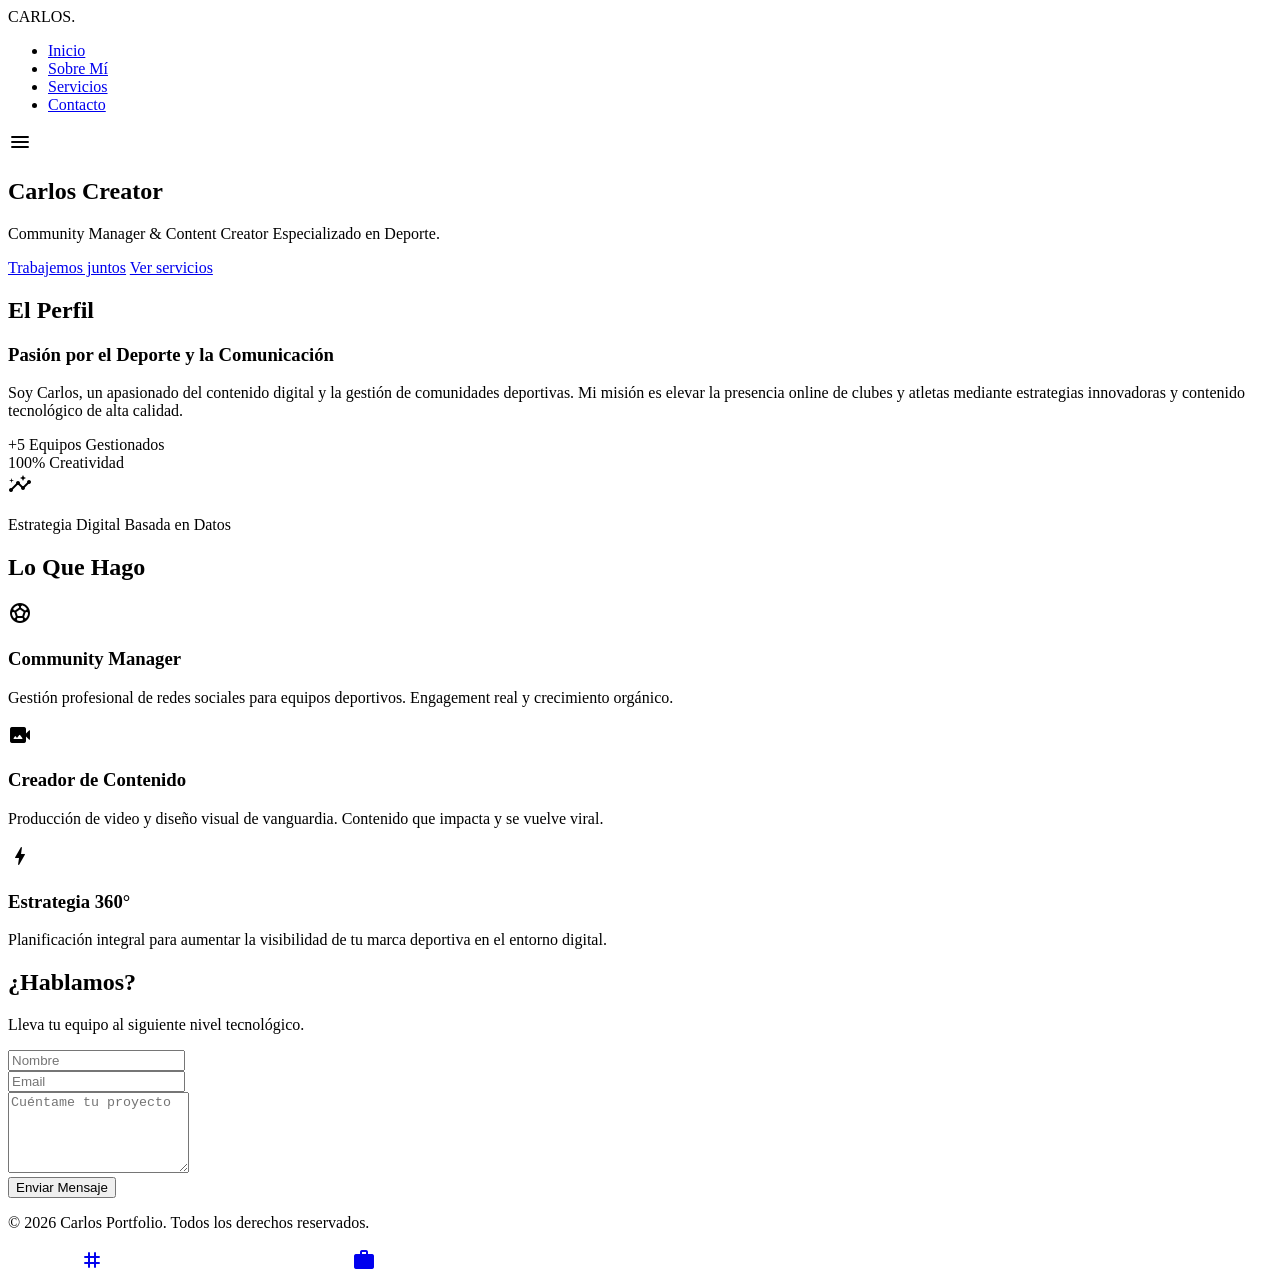
==== index.html @ c5778956 "inicio prueba inicio" ====
<!DOCTYPE html>
<html lang="es">
<head>
    <meta charset="UTF-8">
    <meta name="viewport" content="width=device-width, initial-scale=1.0">
    <title>Carlos | Creador de Contenido & Community Manager</title>
    <meta name="description" content="Portfolio profesional de Carlos, Creador de Contenido y Community Manager especializado en equipos deportivos. Diseño tecnológico y moderno.">
    <!-- Google Fonts -->
    <link rel="preconnect" href="https://fonts.googleapis.com">
    <link rel="preconnect" href="https://fonts.gstatic.com" crossorigin>
    <link href="https://fonts.googleapis.com/css2?family=Outfit:wght@300;400;600;800&family=Space+Grotesk:wght@300;500;700&display=swap" rel="stylesheet">
    <!-- Material Icons (for some techy symbols) -->
    <link href="https://fonts.googleapis.com/icon?family=Material+Icons+Round" rel="stylesheet">
    <!-- Main CSS -->
    <link rel="stylesheet" href="css/style.css">
</head>
<body class="dark-theme">
    <div class="cursor-glow"></div>
    
    <header id="navbar">
        <nav class="container">
            <div class="logo">
                <span class="logo-text">CARLOS<span class="dot">.</span></span>
            </div>
            <ul class="nav-links">
                <li><a href="#home" class="active">Inicio</a></li>
                <li><a href="#about">Sobre Mí</a></li>
                <li><a href="#roles">Servicios</a></li>
                <li><a href="#contact">Contacto</a></li>
            </ul>
            <div class="menu-toggle">
                <span class="material-icons-round">menu</span>
            </div>
        </nav>
    </header>

    <main>
        <!-- Hero Section -->
        <section id="home" class="hero">
            <div class="hero-bg-overlay"></div>
            <div class="container hero-content">
                <h1 class="reveal-text">Carlos <span class="gradient-text">Creator</span></h1>
                <p class="subtitle fade-in">Community Manager & Content Creator Especializado en Deporte.</p>
                <div class="hero-cta fade-in">
                    <a href="#contact" class="btn btn-primary">Trabajemos juntos</a>
                    <a href="#roles" class="btn btn-outline">Ver servicios</a>
                </div>
            </div>
        </section>

        <!-- About Section -->
        <section id="about" class="about container section">
            <div class="section-title">
                <h2>El Perfil</h2>
                <div class="title-line"></div>
            </div>
            <div class="about-grid">
                <div class="about-text scroll-reveal">
                    <h3>Pasión por el Deporte y la Comunicación</h3>
                    <p>Soy Carlos, un apasionado del contenido digital y la gestión de comunidades deportivas. Mi misión es elevar la presencia online de clubes y atletas mediante estrategias innovadoras y contenido tecnológico de alta calidad.</p>
                    <div class="stats">
                        <div class="stat-item">
                            <span class="stat-num">+5</span>
                            <span class="stat-label">Equipos Gestionados</span>
                        </div>
                        <div class="stat-item">
                            <span class="stat-num">100%</span>
                            <span class="stat-label">Creatividad</span>
                        </div>
                    </div>
                </div>
                <div class="about-visual scroll-reveal">
                    <!-- Placeholder visual element -->
                    <div class="tech-card">
                        <div class="tech-icon">
                            <span class="material-icons-round">insights</span>
                        </div>
                        <p>Estrategia Digital Basada en Datos</p>
                    </div>
                </div>
            </div>
        </section>

        <!-- Roles/Services Section -->
        <section id="roles" class="roles container section">
            <div class="section-title">
                <h2>Lo Que Hago</h2>
                <div class="title-line"></div>
            </div>
            <div class="roles-grid">
                <div class="role-card glass scroll-reveal">
                    <span class="material-icons-round role-icon">sports_soccer</span>
                    <h3>Community Manager</h3>
                    <p>Gestión profesional de redes sociales para equipos deportivos. Engagement real y crecimiento orgánico.</p>
                </div>
                <div class="role-card glass scroll-reveal">
                    <span class="material-icons-round role-icon">video_camera_back</span>
                    <h3>Creador de Contenido</h3>
                    <p>Producción de video y diseño visual de vanguardia. Contenido que impacta y se vuelve viral.</p>
                </div>
                <div class="role-card glass scroll-reveal">
                    <span class="material-icons-round role-icon">bolt</span>
                    <h3>Estrategia 360°</h3>
                    <p>Planificación integral para aumentar la visibilidad de tu marca deportiva en el entorno digital.</p>
                </div>
            </div>
        </section>

        <!-- Contact Section -->
        <section id="contact" class="contact container section">
            <div class="glass-container scroll-reveal">
                <div class="contact-header">
                    <h2>¿Hablamos?</h2>
                    <p>Lleva tu equipo al siguiente nivel tecnológico.</p>
                </div>
                <form class="contact-form">
                    <div class="form-group">
                        <input type="text" placeholder="Nombre" required>
                    </div>
                    <div class="form-group">
                        <input type="email" placeholder="Email" required>
                    </div>
                    <div class="form-group">
                        <textarea placeholder="Cuéntame tu proyecto" rows="5" required></textarea>
                    </div>
                    <button type="submit" class="btn btn-primary full-width">Enviar Mensaje</button>
                </form>
            </div>
        </section>
    </main>

    <footer>
        <div class="container footer-content">
            <p>&copy; 2026 Carlos Portfolio. Todos los derechos reservados.</p>
            <div class="social-links">
                <a href="#"><span class="material-icons-round">instagram</span></a>
                <a href="#"><span class="material-icons-round">twitter</span></a>
                <a href="#"><span class="material-icons-round">work</span></a>
            </div>
        </div>
    </footer>

    <!-- Main JS -->
    <script src="js/main.js"></script>
</body>
</html>
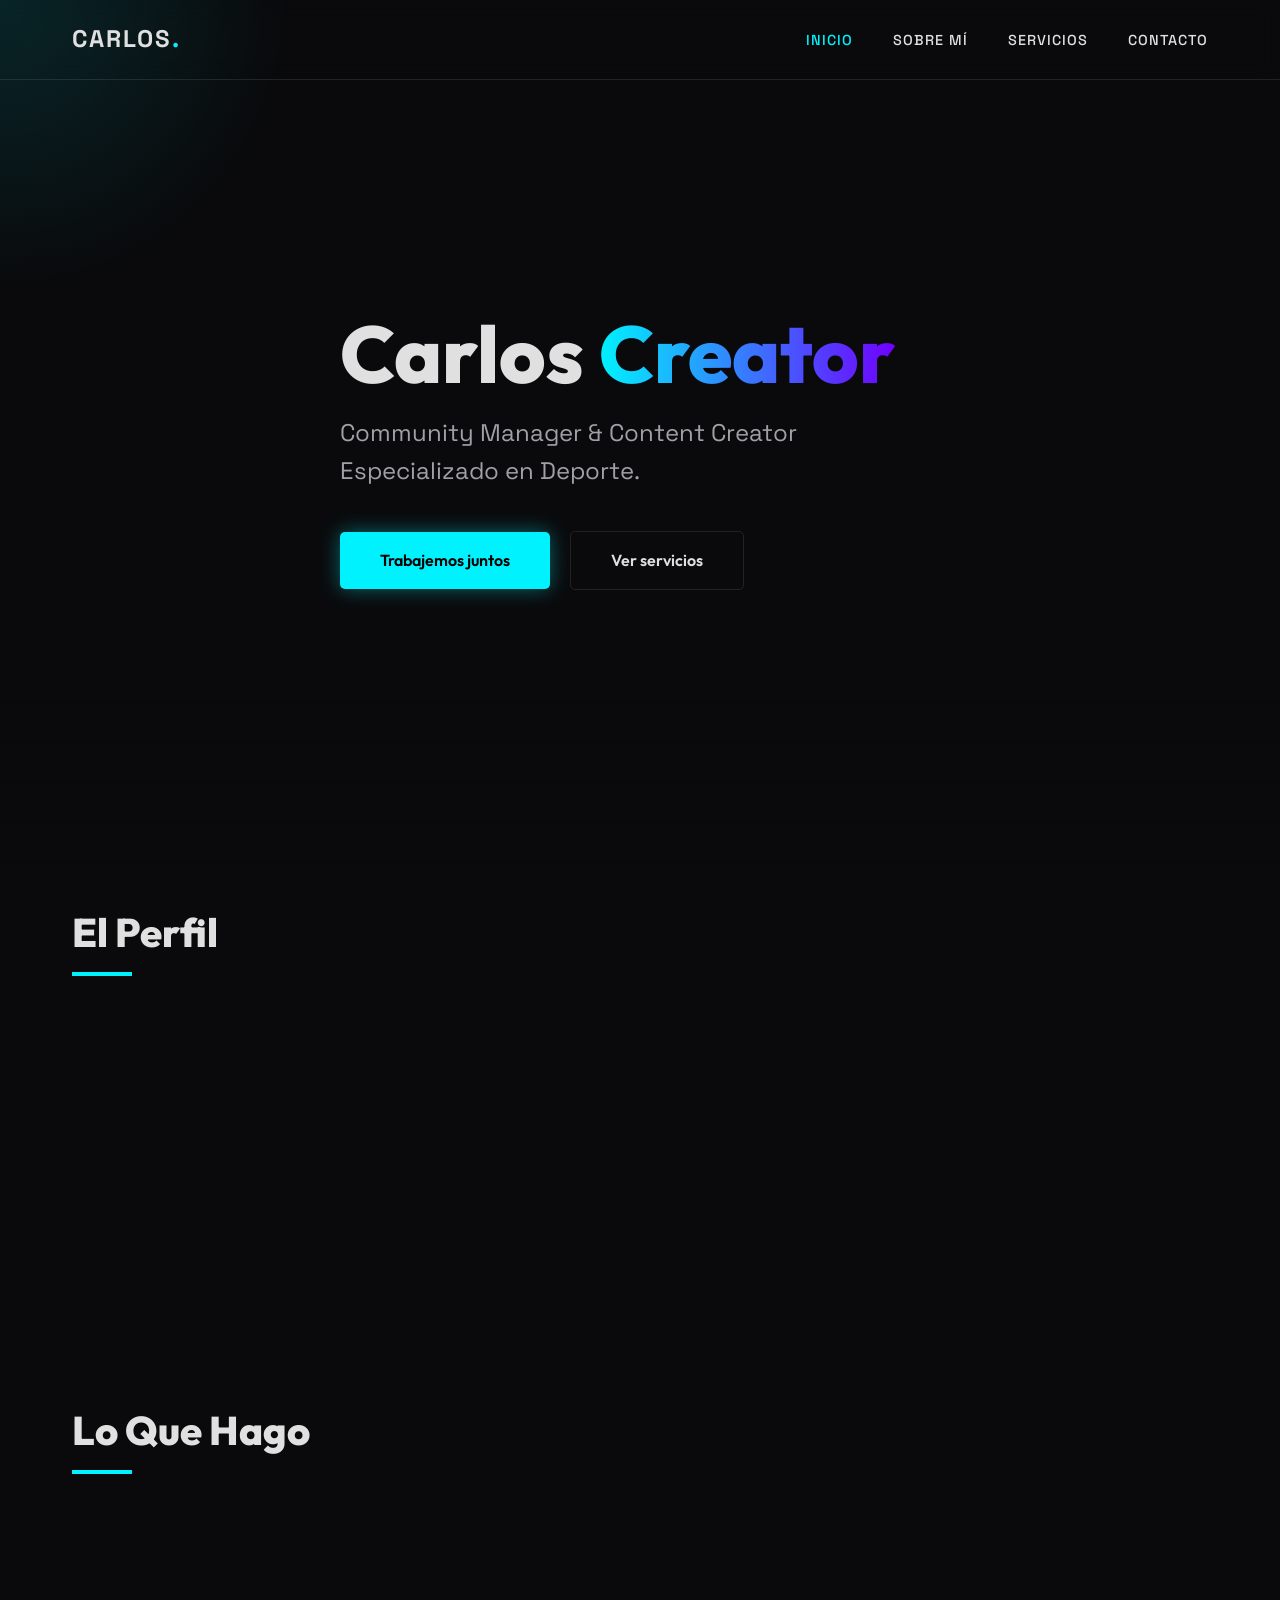
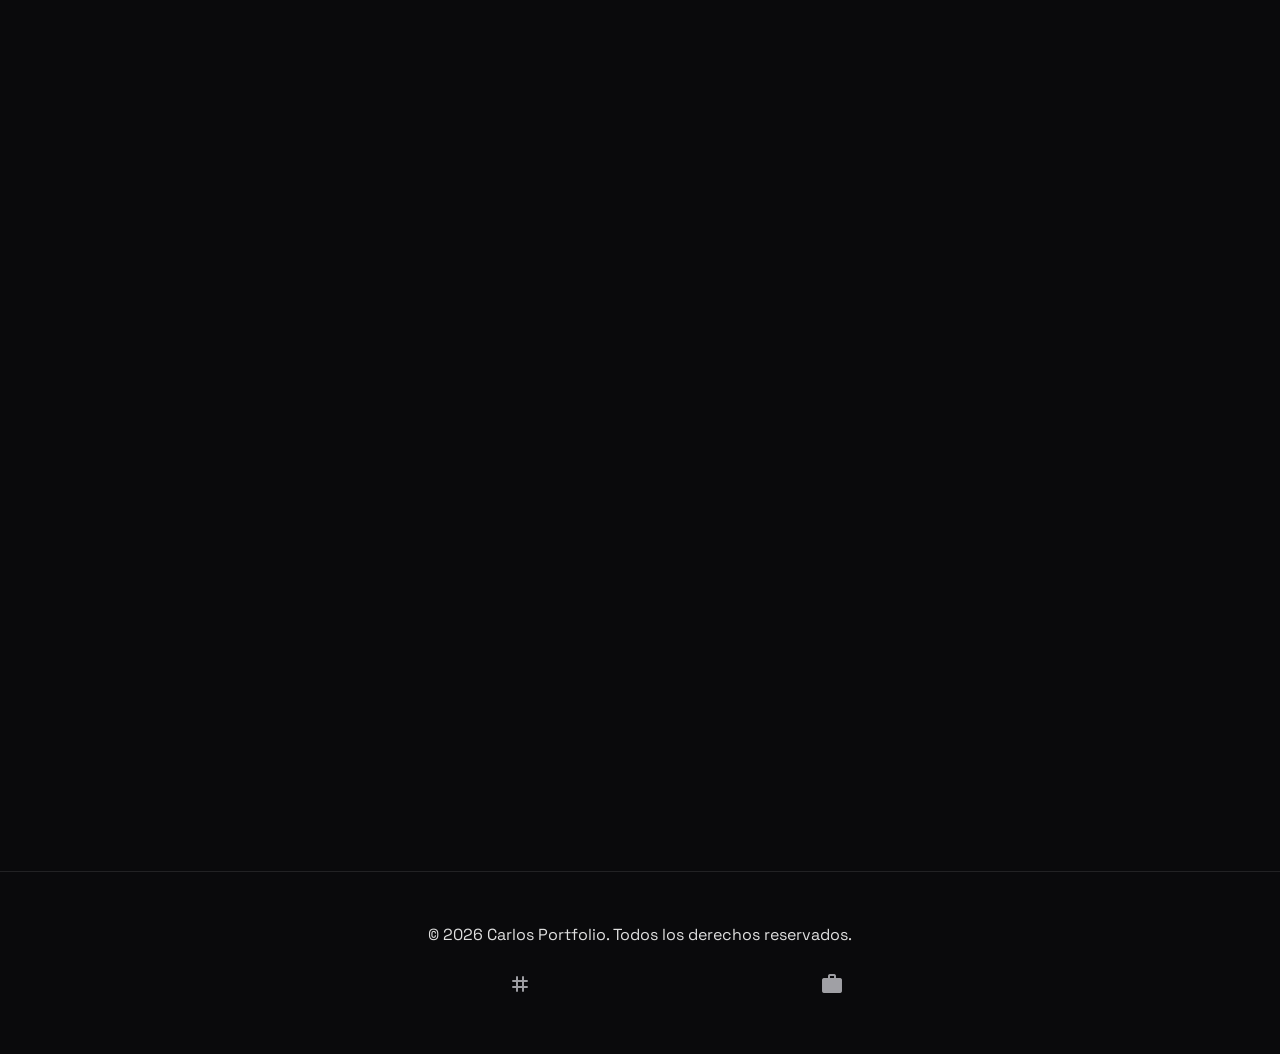
==== commit 97ab3054: "Update stylesheet link in index.html" ====
--- a/index.html
+++ b/index.html
@@ -12,7 +12,7 @@
     <!-- Material Icons (for some techy symbols) -->
     <link href="https://fonts.googleapis.com/icon?family=Material+Icons+Round" rel="stylesheet">
     <!-- Main CSS -->
-    <link rel="stylesheet" href="css/style.css">
+    <link rel="stylesheet" href="style.css">
 </head>
 <body class="dark-theme">
     <div class="cursor-glow"></div>
--- a/style.css
+++ b/style.css
@@ -0,0 +1,440 @@
+/* Carlos Portfolio - Modern Technological Design */
+
+:root {
+    --bg-dark: #0a0a0c;
+    --bg-card: rgba(20, 20, 25, 0.7);
+    --primary: #00f2ff;
+    --primary-glow: rgba(0, 242, 255, 0.4);
+    --secondary: #7000ff;
+    --secondary-glow: rgba(112, 0, 255, 0.4);
+    --text-main: #e0e0e0;
+    --text-muted: #a0a0a5;
+    --glass-border: rgba(255, 255, 255, 0.1);
+    --glass-bg: rgba(255, 255, 255, 0.03);
+    --nav-height: 80px;
+    --font-heading: 'Outfit', sans-serif;
+    --font-body: 'Space Grotesk', sans-serif;
+}
+
+* {
+    margin: 0;
+    padding: 0;
+    box-sizing: border-box;
+    scroll-behavior: smooth;
+}
+
+body {
+    background-color: var(--bg-dark);
+    color: var(--text-main);
+    font-family: var(--font-body);
+    line-height: 1.6;
+    overflow-x: hidden;
+}
+
+.container {
+    max-width: 1200px;
+    margin: 0 auto;
+    padding: 0 2rem;
+}
+
+section {
+    padding: 100px 0;
+}
+
+/* Typography */
+h1, h2, h3 {
+    font-family: var(--font-heading);
+    font-weight: 800;
+}
+
+.gradient-text {
+    background: linear-gradient(90deg, var(--primary), var(--secondary));
+    -webkit-background-clip: text;
+    -webkit-text-fill-color: transparent;
+    background-clip: text;
+}
+
+/* Scroll Glow Effect */
+.cursor-glow {
+    position: fixed;
+    width: 600px;
+    height: 600px;
+    background: radial-gradient(circle, var(--primary-glow) 0%, transparent 70%);
+    border-radius: 50%;
+    pointer-events: none;
+    z-index: -1;
+    transform: translate(-50%, -50%);
+    opacity: 0.3;
+}
+
+/* Navbar */
+#navbar {
+    position: fixed;
+    top: 0;
+    width: 100%;
+    height: var(--nav-height);
+    z-index: 1000;
+    display: flex;
+    align-items: center;
+    transition: all 0.4s ease;
+    backdrop-filter: blur(10px);
+    border-bottom: 1px solid var(--glass-border);
+}
+
+#navbar nav {
+    display: flex;
+    justify-content: space-between;
+    align-items: center;
+    width: 100%;
+}
+
+.logo-text {
+    font-size: 1.5rem;
+    font-weight: 800;
+    letter-spacing: 2px;
+}
+
+.logo .dot {
+    color: var(--primary);
+}
+
+.nav-links {
+    display: flex;
+    list-style: none;
+    gap: 2.5rem;
+}
+
+.nav-links a {
+    text-decoration: none;
+    color: var(--text-main);
+    font-size: 0.9rem;
+    font-weight: 500;
+    transition: color 0.3s;
+    text-transform: uppercase;
+    letter-spacing: 1px;
+}
+
+.nav-links a:hover, .nav-links a.active {
+    color: var(--primary);
+}
+
+.menu-toggle {
+    display: none;
+    cursor: pointer;
+}
+
+/* Hero Section */
+.hero {
+    height: 100vh;
+    display: flex;
+    align-items: center;
+    position: relative;
+    overflow: hidden;
+}
+
+.hero-bg-overlay {
+    position: absolute;
+    top: 0;
+    left: 0;
+    width: 100%;
+    height: 100%;
+    background: url('../assets/hero-bg.png') center/cover no-repeat;
+    opacity: 0.4;
+    z-index: -1;
+}
+
+.hero::before {
+    content: '';
+    position: absolute;
+    bottom: 0;
+    left: 0;
+    width: 100%;
+    height: 200px;
+    background: linear-gradient(to top, var(--bg-dark), transparent);
+}
+
+.hero-content {
+    z-index: 1;
+}
+
+.hero h1 {
+    font-size: 5rem;
+    line-height: 1.1;
+    margin-bottom: 1rem;
+}
+
+.subtitle {
+    font-size: 1.5rem;
+    color: var(--text-muted);
+    max-width: 600px;
+    margin-bottom: 2.5rem;
+}
+
+/* Buttons */
+.btn {
+    display: inline-block;
+    padding: 1rem 2.5rem;
+    border-radius: 5px;
+    font-weight: 600;
+    text-decoration: none;
+    transition: all 0.3s ease;
+    cursor: pointer;
+    font-family: var(--font-heading);
+    font-size: 1rem;
+}
+
+.btn-primary {
+    background-color: var(--primary);
+    color: #000;
+    border: none;
+    box-shadow: 0 0 20px var(--primary-glow);
+}
+
+.btn-primary:hover {
+    transform: translateY(-3px);
+    box-shadow: 0 0 30px var(--primary-glow);
+}
+
+.btn-outline {
+    background: transparent;
+    color: var(--text-main);
+    border: 1px solid var(--glass-border);
+    margin-left: 1rem;
+}
+
+.btn-outline:hover {
+    background: var(--glass-bg);
+    border-color: var(--primary);
+    transform: translateY(-3px);
+}
+
+/* Section Styling */
+.section-title {
+    margin-bottom: 4rem;
+}
+
+.section-title h2 {
+    font-size: 2.5rem;
+    margin-bottom: 0.5rem;
+}
+
+.title-line {
+    width: 60px;
+    height: 4px;
+    background: var(--primary);
+}
+
+/* About Grid */
+.about-grid {
+    display: grid;
+    grid-template-columns: 1fr 1fr;
+    gap: 4rem;
+    align-items: center;
+}
+
+.about-text h3 {
+    font-size: 2rem;
+    margin-bottom: 1.5rem;
+    color: #fff;
+}
+
+.about-text p {
+    color: var(--text-muted);
+    font-size: 1.1rem;
+    margin-bottom: 2rem;
+}
+
+.stats {
+    display: flex;
+    gap: 3rem;
+}
+
+.stat-item {
+    display: flex;
+    flex-direction: column;
+}
+
+.stat-num {
+    font-size: 2.5rem;
+    font-weight: 800;
+    color: var(--primary);
+    font-family: var(--font-heading);
+}
+
+.stat-label {
+    font-size: 0.9rem;
+    color: var(--text-muted);
+    text-transform: uppercase;
+}
+
+.tech-card {
+    background: var(--glass-bg);
+    border: 1px solid var(--glass-border);
+    padding: 3rem;
+    border-radius: 20px;
+    text-align: center;
+    backdrop-filter: blur(10px);
+    transition: transform 0.4s;
+}
+
+.tech-card:hover {
+    transform: rotate3d(1, 1, 0, 5deg);
+}
+
+.tech-icon {
+    font-size: 4rem;
+    color: var(--primary);
+    margin-bottom: 1rem;
+}
+
+/* Roles Grid */
+.roles-grid {
+    display: grid;
+    grid-template-columns: repeat(3, 1fr);
+    gap: 2rem;
+}
+
+.glass {
+    background: var(--glass-bg);
+    border: 1px solid var(--glass-border);
+    backdrop-filter: blur(10px);
+    border-radius: 15px;
+    padding: 2.5rem;
+    transition: all 0.4s cubic-bezier(0.175, 0.885, 0.32, 1.275);
+}
+
+.glass:hover {
+    background: rgba(255, 255, 255, 0.05);
+    border-color: var(--primary);
+    transform: translateY(-10px);
+}
+
+.role-icon {
+    font-size: 3rem;
+    color: var(--primary);
+    margin-bottom: 1.5rem;
+}
+
+.role-card h3 {
+    font-size: 1.5rem;
+    margin-bottom: 1rem;
+}
+
+.role-card p {
+    color: var(--text-muted);
+}
+
+/* Contact Section */
+.glass-container {
+    background: var(--bg-card);
+    border: 1px solid var(--glass-border);
+    padding: 4rem;
+    border-radius: 30px;
+    max-width: 800px;
+    margin: 0 auto;
+    text-align: center;
+}
+
+.contact-header {
+    margin-bottom: 3rem;
+}
+
+.contact-form {
+    display: flex;
+    flex-direction: column;
+    gap: 1.5rem;
+}
+
+.form-group input, .form-group textarea {
+    width: 100%;
+    padding: 1rem 1.5rem;
+    background: rgba(255, 255, 255, 0.03);
+    border: 1px solid var(--glass-border);
+    border-radius: 8px;
+    color: var(--text-main);
+    font-family: var(--font-body);
+    font-size: 1rem;
+    outline: none;
+    transition: border-color 0.3s;
+}
+
+.form-group input:focus, .form-group textarea:focus {
+    border-color: var(--primary);
+}
+
+.full-width {
+    width: 100%;
+}
+
+/* Footer */
+footer {
+    padding: 50px 0;
+    border-top: 1px solid var(--glass-border);
+    text-align: center;
+}
+
+.footer-content {
+    display: flex;
+    flex-direction: column;
+    align-items: center;
+    gap: 1.5rem;
+}
+
+.social-links {
+    display: flex;
+    gap: 1.5rem;
+}
+
+.social-links a {
+    color: var(--text-muted);
+    transition: color 0.3s;
+}
+
+.social-links a:hover {
+    color: var(--primary);
+}
+
+/* Animations */
+@keyframes fadeInUp {
+    from { opacity: 0; transform: translateY(30px); }
+    to { opacity: 1; transform: translateY(0); }
+}
+
+.fade-in {
+    animation: fadeInUp 1s forwards;
+}
+
+.reveal-text {
+    animation: fadeInUp 1s forwards;
+}
+
+/* Scroll reveals will be handled by JS adding active classes */
+.scroll-reveal {
+    opacity: 0;
+    transform: translateY(30px);
+    transition: all 0.8s ease;
+}
+
+.scroll-reveal.active {
+    opacity: 1;
+    transform: translateY(0);
+}
+
+/* Responsive */
+@media (max-width: 968px) {
+    .about-grid, .roles-grid {
+        grid-template-columns: 1fr;
+    }
+    
+    .hero h1 {
+        font-size: 3.5rem;
+    }
+    
+    .nav-links {
+        display: none;
+    }
+    
+    .menu-toggle {
+        display: block;
+    }
+}
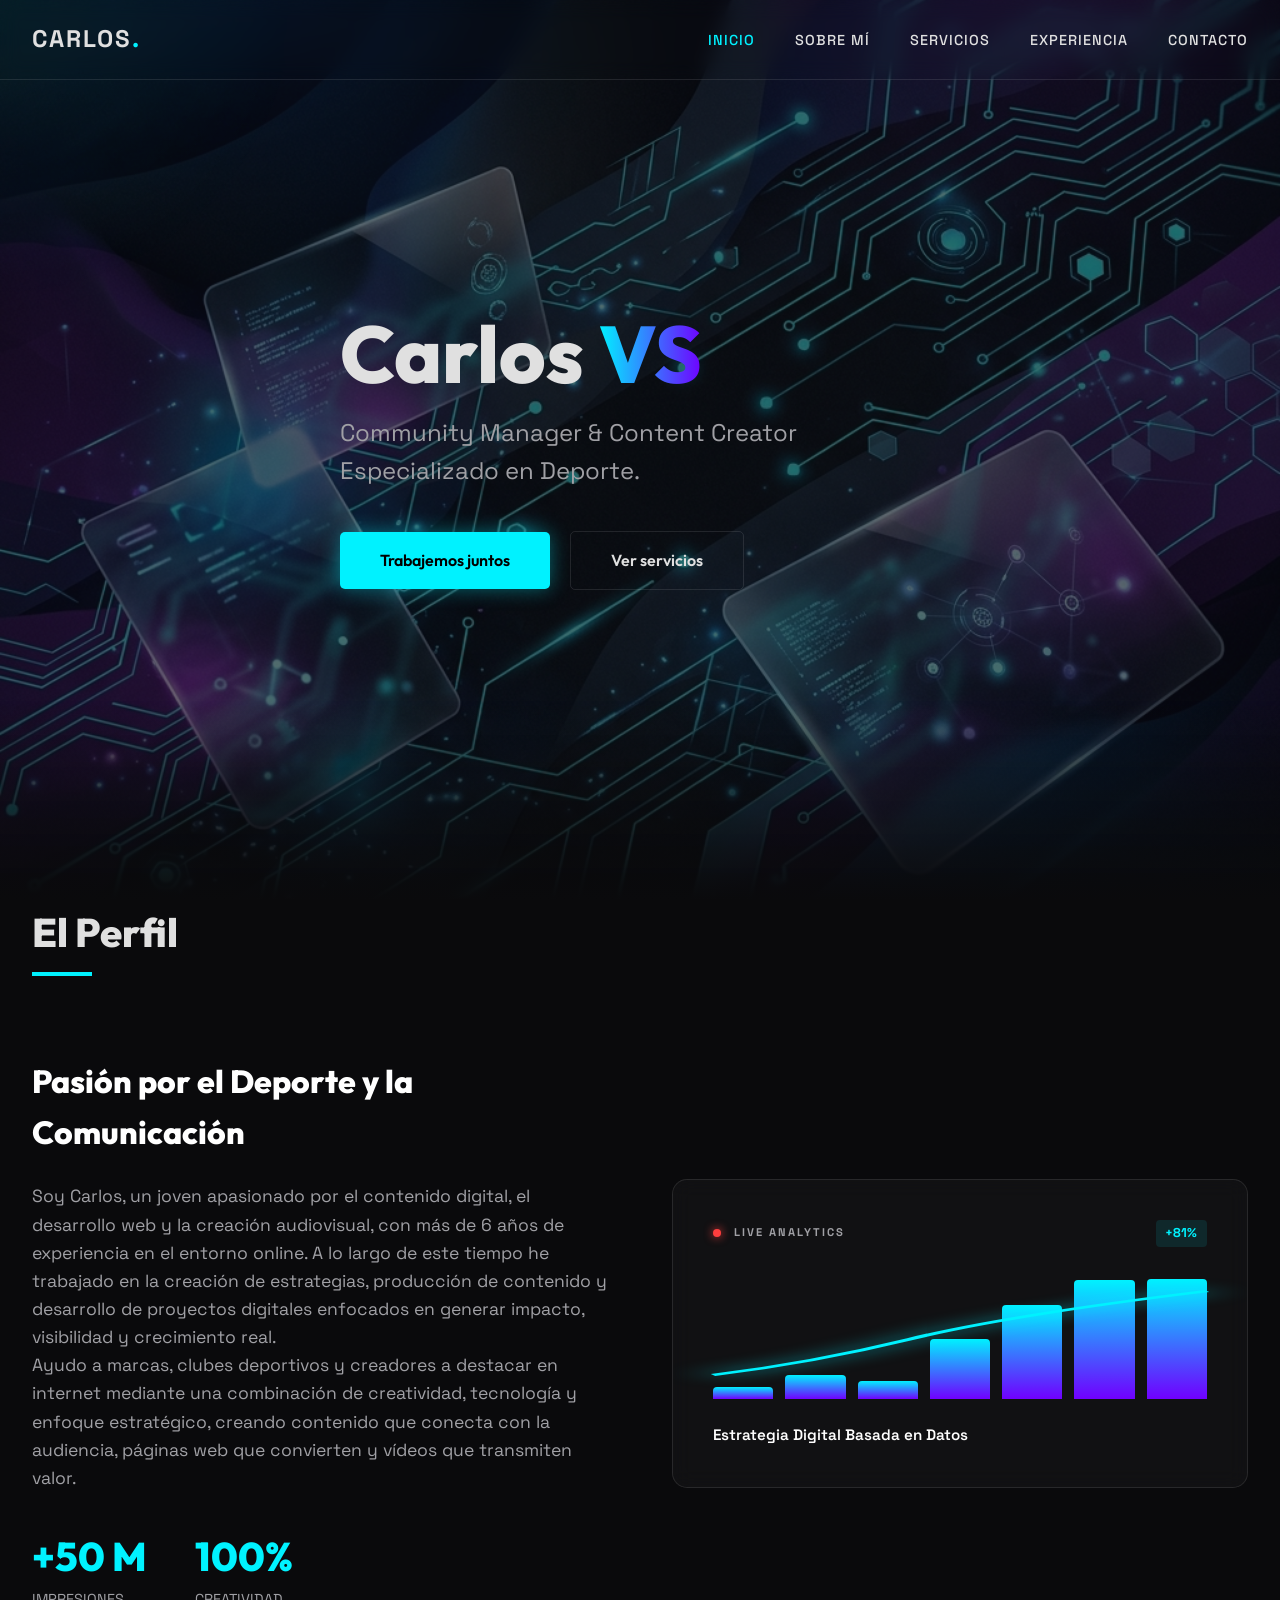
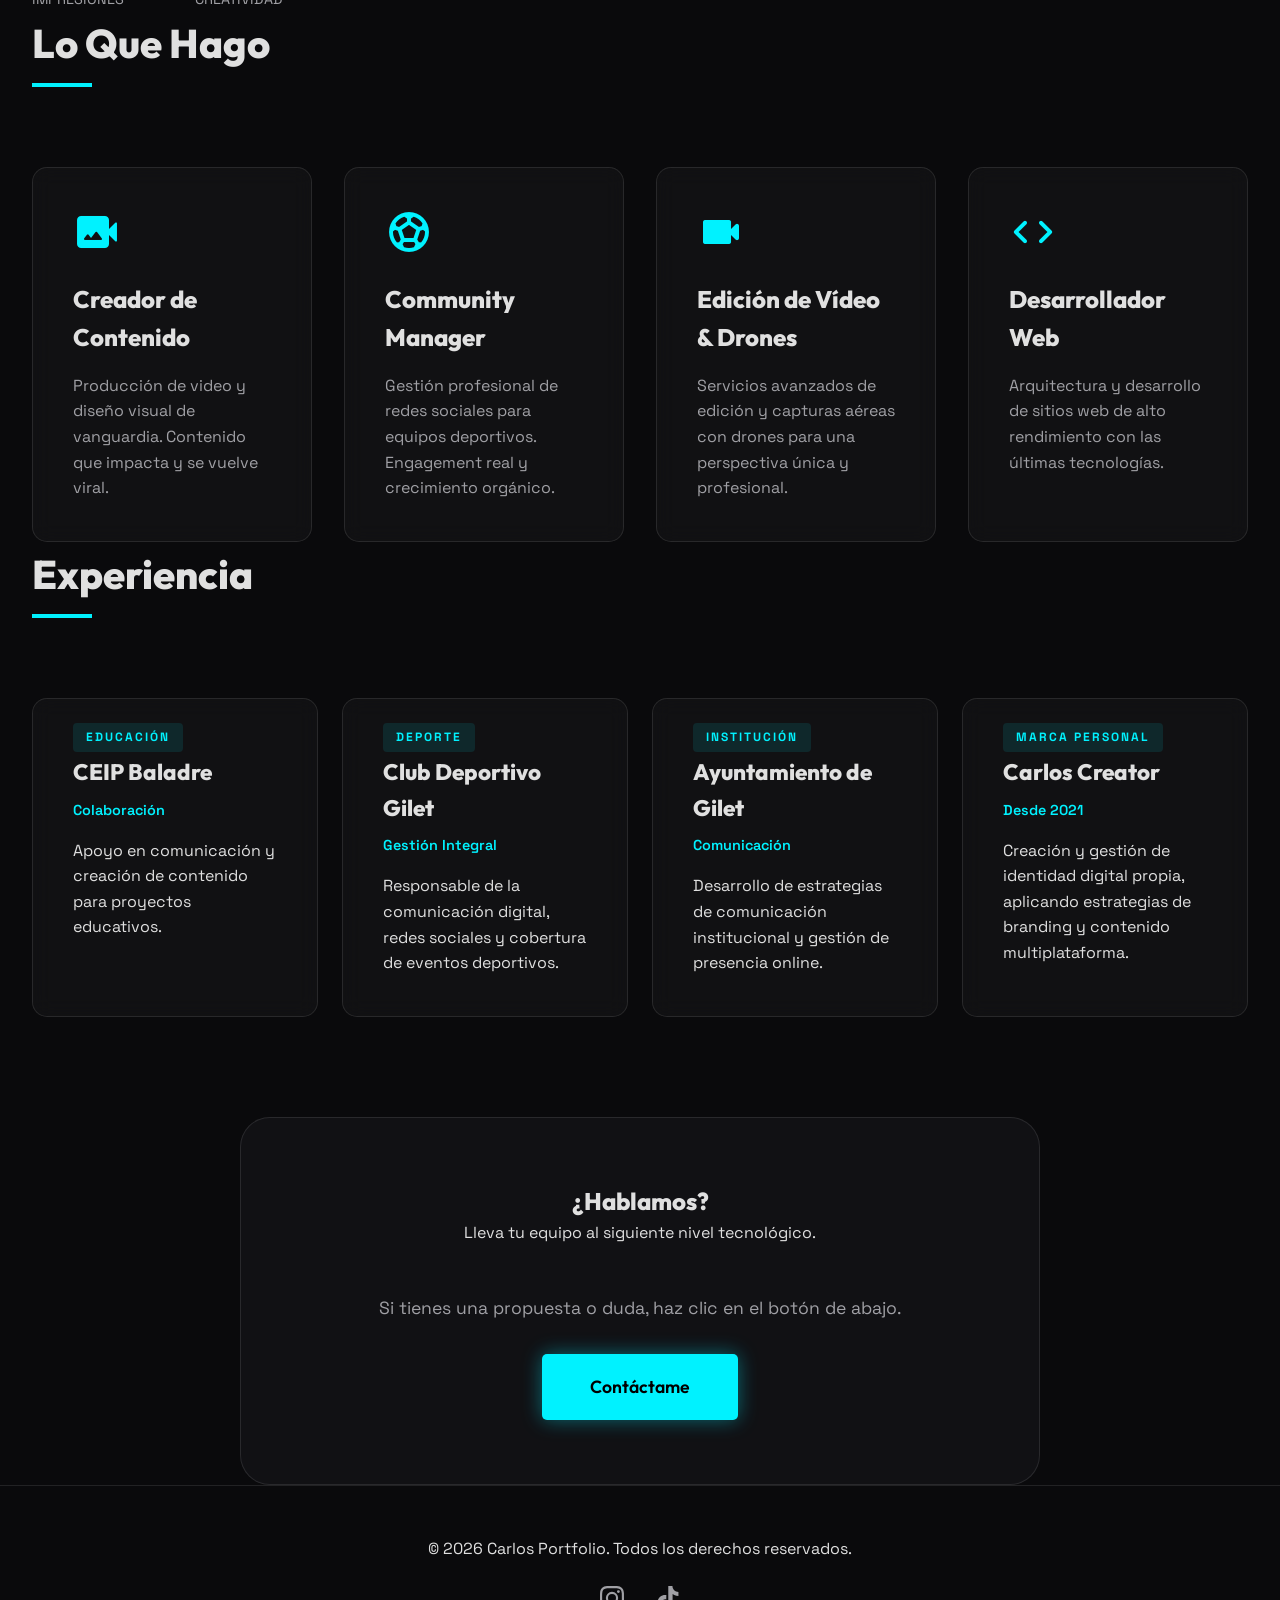
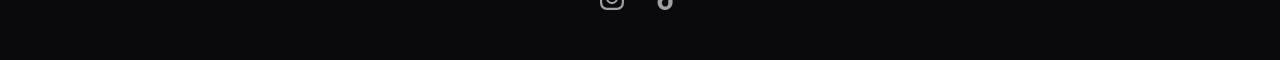
==== commit d9a3ef2d: "nuevos" ====
--- a/index.html
+++ b/index.html
@@ -1,22 +1,29 @@
 <!DOCTYPE html>
 <html lang="es">
+
 <head>
     <meta charset="UTF-8">
     <meta name="viewport" content="width=device-width, initial-scale=1.0">
-    <title>Carlos | Creador de Contenido & Community Manager</title>
-    <meta name="description" content="Portfolio profesional de Carlos, Creador de Contenido y Community Manager especializado en equipos deportivos. Diseño tecnológico y moderno.">
+    <title>Carlos | CM</title>
+    <meta name="description"
+        content="Portfolio profesional de Carlos, Creador de Contenido y Community Manager especializado en equipos deportivos. Diseño tecnológico y moderno.">
     <!-- Google Fonts -->
     <link rel="preconnect" href="https://fonts.googleapis.com">
     <link rel="preconnect" href="https://fonts.gstatic.com" crossorigin>
-    <link href="https://fonts.googleapis.com/css2?family=Outfit:wght@300;400;600;800&family=Space+Grotesk:wght@300;500;700&display=swap" rel="stylesheet">
+    <link
+        href="https://fonts.googleapis.com/css2?family=Outfit:wght@300;400;600;800&family=Space+Grotesk:wght@300;500;700&display=swap"
+        rel="stylesheet">
     <!-- Material Icons (for some techy symbols) -->
     <link href="https://fonts.googleapis.com/icon?family=Material+Icons+Round" rel="stylesheet">
+    <!-- Favicon -->
+    <link rel="icon" type="image/png" href="logos (4).png">
     <!-- Main CSS -->
     <link rel="stylesheet" href="style.css">
 </head>
+
 <body class="dark-theme">
     <div class="cursor-glow"></div>
-    
+
     <header id="navbar">
         <nav class="container">
             <div class="logo">
@@ -26,6 +33,7 @@
                 <li><a href="#home" class="active">Inicio</a></li>
                 <li><a href="#about">Sobre Mí</a></li>
                 <li><a href="#roles">Servicios</a></li>
+                <li><a href="#experience">Experiencia</a></li>
                 <li><a href="#contact">Contacto</a></li>
             </ul>
             <div class="menu-toggle">
@@ -39,7 +47,7 @@
         <section id="home" class="hero">
             <div class="hero-bg-overlay"></div>
             <div class="container hero-content">
-                <h1 class="reveal-text">Carlos <span class="gradient-text">Creator</span></h1>
+                <h1 class="reveal-text">Carlos <span class="gradient-text">VS</span></h1>
                 <p class="subtitle fade-in">Community Manager & Content Creator Especializado en Deporte.</p>
                 <div class="hero-cta fade-in">
                     <a href="#contact" class="btn btn-primary">Trabajemos juntos</a>
@@ -57,11 +65,18 @@
             <div class="about-grid">
                 <div class="about-text scroll-reveal">
                     <h3>Pasión por el Deporte y la Comunicación</h3>
-                    <p>Soy Carlos, un apasionado del contenido digital y la gestión de comunidades deportivas. Mi misión es elevar la presencia online de clubes y atletas mediante estrategias innovadoras y contenido tecnológico de alta calidad.</p>
+                    <p>Soy Carlos, un joven apasionado por el contenido digital, el desarrollo web y la creación
+                        audiovisual, con más de 6 años de experiencia en el entorno online. A lo largo de este tiempo he
+                        trabajado en la creación de estrategias, producción de contenido y desarrollo de proyectos
+                        digitales enfocados en generar impacto, visibilidad y crecimiento real.<br>
+
+                        Ayudo a marcas, clubes deportivos y creadores a destacar en internet mediante una combinación de
+                        creatividad, tecnología y enfoque estratégico, creando contenido que conecta con la audiencia,
+                        páginas web que convierten y vídeos que transmiten valor.<br></p>
                     <div class="stats">
                         <div class="stat-item">
-                            <span class="stat-num">+5</span>
-                            <span class="stat-label">Equipos Gestionados</span>
+                            <span class="stat-num">+50 M </span>
+                            <span class="stat-label">Impresiones</span>
                         </div>
                         <div class="stat-item">
                             <span class="stat-num">100%</span>
@@ -70,12 +85,30 @@
                     </div>
                 </div>
                 <div class="about-visual scroll-reveal">
-                    <!-- Placeholder visual element -->
-                    <div class="tech-card">
-                        <div class="tech-icon">
-                            <span class="material-icons-round">insights</span>
-                        </div>
-                        <p>Estrategia Digital Basada en Datos</p>
+                    <div class="analytics-card glass">
+                        <div class="analytics-header">
+                            <span class="live-dot"></span>
+                            <span class="label">LIVE ANALYTICS</span>
+                            <span class="growth-badge">+81%</span>
+                        </div>
+                        <div class="graph-container">
+                            <div class="bar-group">
+                                <div class="bar" style="--h: 10%"></div>
+                                <div class="bar" style="--h: 20%"></div>
+                                <div class="bar" style="--h: 15%"></div>
+                                <div class="bar" style="--h: 50%"></div>
+                                <div class="bar" style="--h: 78%"></div>
+                                <div class="bar" style="--h: 99%"></div>
+                                <div class="bar" style="--h: 100%"></div>
+                            </div>
+                            <svg class="trend-line" viewBox="0 0 100 100" preserveAspectRatio="none">
+                                <path d="M0,80 Q20,70 40,50 T100,10" fill="none" stroke="var(--primary)"
+                                    stroke-width="2" />
+                            </svg>
+                        </div>
+                        <div class="analytics-footer">
+                            <p>Estrategia Digital Basada en Datos</p>
+                        </div>
                     </div>
                 </div>
             </div>
@@ -89,19 +122,62 @@
             </div>
             <div class="roles-grid">
                 <div class="role-card glass scroll-reveal">
-                    <span class="material-icons-round role-icon">sports_soccer</span>
-                    <h3>Community Manager</h3>
-                    <p>Gestión profesional de redes sociales para equipos deportivos. Engagement real y crecimiento orgánico.</p>
-                </div>
-                <div class="role-card glass scroll-reveal">
                     <span class="material-icons-round role-icon">video_camera_back</span>
                     <h3>Creador de Contenido</h3>
                     <p>Producción de video y diseño visual de vanguardia. Contenido que impacta y se vuelve viral.</p>
                 </div>
                 <div class="role-card glass scroll-reveal">
-                    <span class="material-icons-round role-icon">bolt</span>
-                    <h3>Estrategia 360°</h3>
-                    <p>Planificación integral para aumentar la visibilidad de tu marca deportiva en el entorno digital.</p>
+                    <span class="material-icons-round role-icon">sports_soccer</span>
+                    <h3>Community Manager</h3>
+                    <p>Gestión profesional de redes sociales para equipos deportivos. Engagement real y crecimiento
+                        orgánico.</p>
+                </div>
+                <div class="role-card glass scroll-reveal">
+                    <span class="material-icons-round role-icon">videocam</span>
+                    <h3>Edición de Vídeo & Drones</h3>
+                    <p>Servicios avanzados de edición y capturas aéreas con drones para una perspectiva única y
+                        profesional.</p>
+                </div>
+                <div class="role-card glass scroll-reveal">
+                    <span class="material-icons-round role-icon">code</span>
+                    <h3>Desarrollador Web</h3>
+                    <p>Arquitectura y desarrollo de sitios web de alto rendimiento con las últimas tecnologías.</p>
+                </div>
+            </div>
+        </section>
+
+        <!-- Experience Section -->
+        <section id="experience" class="experience container section">
+            <div class="section-title">
+                <h2>Experiencia</h2>
+                <div class="title-line"></div>
+            </div>
+            <div class="experience-grid">
+                <div class="exp-card glass scroll-reveal">
+                    <span class="exp-tag">Educación</span>
+                    <h3>CEIP Baladre</h3>
+                    <span class="exp-date">Colaboración</span>
+                    <p>Apoyo en comunicación y creación de contenido para proyectos educativos.</p>
+                </div>
+                <div class="exp-card glass scroll-reveal">
+                    <span class="exp-tag">Deporte</span>
+                    <h3>Club Deportivo Gilet</h3>
+                    <span class="exp-date">Gestión Integral</span>
+                    <p>Responsable de la comunicación digital, redes sociales y cobertura de eventos deportivos.</p>
+                </div>
+                <div class="exp-card glass scroll-reveal">
+                    <span class="exp-tag">Institución</span>
+                    <h3>Ayuntamiento de Gilet</h3>
+                    <span class="exp-date">Comunicación</span>
+                    <p>Desarrollo de estrategias de comunicación institucional y gestión de presencia online.</p>
+                </div>
+
+                <div class="exp-card glass scroll-reveal">
+                    <span class="exp-tag">Marca Personal</span>
+                    <h3>Carlos Creator</h3>
+                    <span class="exp-date">Desde 2021</span>
+                    <p>Creación y gestión de identidad digital propia, aplicando estrategias de branding y contenido
+                        multiplataforma.</p>
                 </div>
             </div>
         </section>
@@ -113,18 +189,11 @@
                     <h2>¿Hablamos?</h2>
                     <p>Lleva tu equipo al siguiente nivel tecnológico.</p>
                 </div>
-                <form class="contact-form">
-                    <div class="form-group">
-                        <input type="text" placeholder="Nombre" required>
-                    </div>
-                    <div class="form-group">
-                        <input type="email" placeholder="Email" required>
-                    </div>
-                    <div class="form-group">
-                        <textarea placeholder="Cuéntame tu proyecto" rows="5" required></textarea>
-                    </div>
-                    <button type="submit" class="btn btn-primary full-width">Enviar Mensaje</button>
-                </form>
+                <div class="contact-cta">
+                    <p>Si tienes una propuesta o duda, haz clic en el botón de abajo.</p>
+                    <a href="https://mail.google.com/mail/u/0/?to=carlos1vsanchez7@gmail.com&fs=1&tf=cm" target="_blank"
+                        class="btn btn-primary">Contáctame</a>
+                </div>
             </div>
         </section>
     </main>
@@ -133,14 +202,24 @@
         <div class="container footer-content">
             <p>&copy; 2026 Carlos Portfolio. Todos los derechos reservados.</p>
             <div class="social-links">
-                <a href="#"><span class="material-icons-round">instagram</span></a>
-                <a href="#"><span class="material-icons-round">twitter</span></a>
-                <a href="#"><span class="material-icons-round">work</span></a>
+                <a href="https://www.instagram.com/caarlosvs_/" target="_blank" aria-label="Instagram">
+                    <svg viewBox="0 0 24 24" fill="currentColor">
+                        <path
+                            d="M12 2.163c3.204 0 3.584.012 4.85.07 3.252.148 4.771 1.691 4.919 4.919.058 1.265.069 1.645.069 4.849 0 3.205-.012 3.584-.069 4.849-.149 3.225-1.664 4.771-4.919 4.919-1.266.058-1.644.07-4.85.07-3.204 0-3.584-.012-4.849-.07-3.26-.149-4.771-1.699-4.919-4.92-.058-1.265-.07-1.644-.07-4.849 0-3.204.013-3.583.07-4.849.149-3.227 1.664-4.771 4.919-4.919 1.266-.057 1.645-.069 4.849-.069zM12 0C8.741 0 8.333.014 7.053.072 2.695.272.273 2.69.073 7.052.014 8.333 0 8.741 0 12c0 3.259.014 3.668.072 4.948.2 4.358 2.618 6.78 6.98 6.981 1.28.058 1.688.072 4.948.072 3.259 0 3.668-.014 4.948-.072 4.354-.2 6.782-2.618 6.979-6.98.058-1.28.073-1.689.073-4.948 0-3.259-.014-3.667-.072-4.947-.196-4.354-2.617-6.78-6.979-6.98C15.668.014 15.259 0 12 0zm0 5.838a6.162 6.162 0 100 12.324 6.162 6.162 0 000-12.324zM12 16a4 4 0 110-8 4 4 0 010 8zm6.406-11.845a1.44 1.44 0 100 2.881 1.44 1.44 0 000-2.881z" />
+                    </svg>
+                </a>
+                <a href="https://www.tiktok.com/@caarlosvs_" target="_blank" aria-label="TikTok">
+                    <svg viewBox="0 0 24 24" fill="currentColor">
+                        <path
+                            d="M12.525.02c1.31-.02 2.61-.01 3.91-.02.08 1.53.63 3.09 1.75 4.17 1.12 1.11 2.7 1.62 4.24 1.79v4.03c-1.44-.05-2.89-.35-4.2-.97-.57-.26-1.1-.59-1.62-.93-.01 2.92.01 5.84-.02 8.75-.03 1.4-.54 2.79-1.35 3.94-1.31 1.92-3.58 3.17-5.91 3.21-1.43.08-2.86-.31-4.08-1.03-2.02-1.19-3.44-3.37-3.65-5.71-.02-.5-.03-1-.01-1.49.18-1.9 1.12-3.72 2.58-4.96 1.66-1.44 3.98-2.13 6.15-1.72.02 1.48-.04 2.96-.04 4.44-.9-.32-1.98-.23-2.81.33-.85.51-1.44 1.43-1.58 2.41-.14 1.02.12 2.07.71 2.93.73.95 1.92 1.53 3.12 1.35.93-.09 1.81-.73 2.22-1.57.26-.56.36-1.18.35-1.81V.02z" />
+                    </svg>
+                </a>
             </div>
         </div>
     </footer>
 
     <!-- Main JS -->
-    <script src="js/main.js"></script>
+    <script src="main.js"></script>
 </body>
-</html>
+
+</html>
--- a/style.css
+++ b/style.css
@@ -32,13 +32,13 @@
 }
 
 .container {
-    max-width: 1200px;
+    max-width: 1400px;
     margin: 0 auto;
     padding: 0 2rem;
 }
 
 section {
-    padding: 100px 0;
+    padding: 180px 0;
 }
 
 /* Typography */
@@ -138,9 +138,20 @@
     left: 0;
     width: 100%;
     height: 100%;
-    background: url('../assets/hero-bg.png') center/cover no-repeat;
+    background: url('hero-bg.png') center/cover no-repeat;
     opacity: 0.4;
     z-index: -1;
+}
+
+.contact-cta p {
+    color: var(--text-muted);
+    font-size: 1.1rem;
+    margin-bottom: 2rem;
+}
+
+.contact-cta .btn {
+    padding: 1.2rem 3rem;
+    font-size: 1.1rem;
 }
 
 .hero::before {
@@ -210,7 +221,7 @@
 
 /* Section Styling */
 .section-title {
-    margin-bottom: 4rem;
+    margin-bottom: 5rem;
 }
 
 .section-title h2 {
@@ -287,10 +298,119 @@
     margin-bottom: 1rem;
 }
 
+/* Analytics Card */
+.analytics-card {
+    padding: 2rem;
+    position: relative;
+    overflow: hidden;
+    min-height: 300px;
+    display: flex;
+    flex-direction: column;
+    justify-content: space-between;
+}
+
+.analytics-header {
+    display: flex;
+    align-items: center;
+    gap: 0.8rem;
+    margin-bottom: 2rem;
+}
+
+.live-dot {
+    width: 8px;
+    height: 8px;
+    background: #ff3e3e;
+    border-radius: 50%;
+    box-shadow: 0 0 10px #ff3e3e;
+    animation: pulse 1.5s infinite;
+}
+
+.label {
+    font-size: 0.7rem;
+    font-weight: 700;
+    letter-spacing: 2px;
+    color: var(--text-muted);
+}
+
+.growth-badge {
+    margin-left: auto;
+    background: rgba(0, 242, 255, 0.1);
+    color: var(--primary);
+    padding: 0.2rem 0.6rem;
+    border-radius: 4px;
+    font-size: 0.8rem;
+    font-weight: 800;
+}
+
+.graph-container {
+    height: 120px;
+    position: relative;
+    display: flex;
+    align-items: flex-end;
+    margin-bottom: 1.5rem;
+}
+
+.bar-group {
+    display: flex;
+    align-items: flex-end;
+    gap: 12px;
+    width: 100%;
+    height: 100%;
+}
+
+.bar {
+    flex: 1;
+    background: linear-gradient(to top, var(--secondary), var(--primary));
+    border-radius: 4px 4px 0 0;
+    height: 0;
+    animation: growBar 1.5s ease-out forwards;
+    animation-delay: 0.5s;
+}
+
+.trend-line {
+    position: absolute;
+    top: 0;
+    left: 0;
+    width: 100%;
+    height: 100%;
+    z-index: 1;
+    overflow: visible;
+}
+
+.trend-line path {
+    stroke-dasharray: 200;
+    stroke-dashoffset: 200;
+    animation: drawLine 2s ease-out forwards;
+    animation-delay: 1s;
+    filter: drop-shadow(0 0 5px var(--primary));
+}
+
+.analytics-footer p {
+    font-size: 0.95rem;
+    font-weight: 600;
+    color: #fff;
+    margin: 0;
+}
+
+@keyframes growBar {
+    from { height: 0; }
+    to { height: var(--h); }
+}
+
+@keyframes drawLine {
+    to { stroke-dashoffset: 0; }
+}
+
+@keyframes pulse {
+    0% { opacity: 1; }
+    50% { opacity: 0.4; }
+    100% { opacity: 1; }
+}
+
 /* Roles Grid */
 .roles-grid {
     display: grid;
-    grid-template-columns: repeat(3, 1fr);
+    grid-template-columns: repeat(auto-fit, minmax(250px, 1fr));
     gap: 2rem;
 }
 
@@ -324,7 +444,50 @@
     color: var(--text-muted);
 }
 
+/* Experience Section */
+.experience-grid {
+    display: grid;
+    grid-template-columns: repeat(4, 1fr);
+    gap: 1.5rem;
+}
+
+.exp-card {
+    position: relative;
+    padding-top: 3.5rem;
+}
+
+.exp-tag {
+    position: absolute;
+    top: 1.5rem;
+    left: 2.5rem;
+    font-size: 0.75rem;
+    font-weight: 700;
+    text-transform: uppercase;
+    letter-spacing: 2px;
+    color: var(--primary);
+    background: rgba(0, 242, 255, 0.1);
+    padding: 0.3rem 0.8rem;
+    border-radius: 4px;
+}
+
+.exp-card h3 {
+    font-size: 1.4rem;
+    margin-bottom: 0.5rem;
+}
+
+.exp-date {
+    display: block;
+    font-size: 0.9rem;
+    color: var(--primary);
+    margin-bottom: 1rem;
+    font-weight: 600;
+}
+
 /* Contact Section */
+#contact {
+    margin-top: 100px;
+}
+
 .glass-container {
     background: var(--bg-card);
     border: 1px solid var(--glass-border);
@@ -382,16 +545,26 @@
 
 .social-links {
     display: flex;
-    gap: 1.5rem;
+    gap: 2rem;
 }
 
 .social-links a {
     color: var(--text-muted);
-    transition: color 0.3s;
+    transition: all 0.3s ease;
+    display: flex;
+    align-items: center;
+    justify-content: center;
+}
+
+.social-links svg {
+    width: 24px;
+    height: 24px;
 }
 
 .social-links a:hover {
     color: var(--primary);
+    transform: translateY(-5px) scale(1.1);
+    filter: drop-shadow(0 0 8px var(--primary-glow));
 }
 
 /* Animations */
@@ -421,8 +594,18 @@
 }
 
 /* Responsive */
+@media (max-width: 1200px) {
+    .experience-grid {
+        grid-template-columns: repeat(2, 1fr);
+    }
+}
+
 @media (max-width: 968px) {
     .about-grid, .roles-grid {
+        grid-template-columns: 1fr;
+    }
+    
+    .experience-grid {
         grid-template-columns: 1fr;
     }
     
